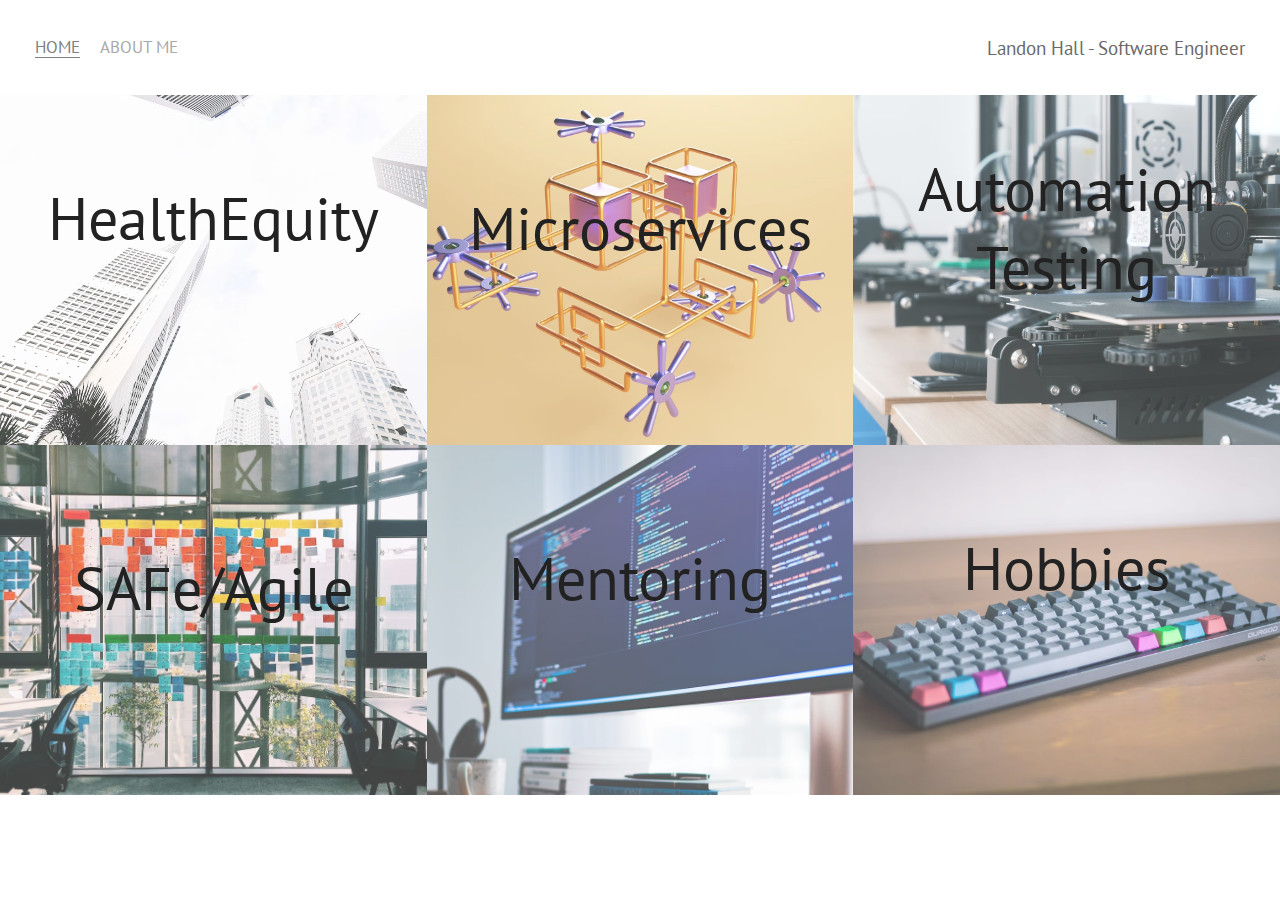
==== index.html @ 4fab3d78 "Basic Framework and original content added to Home" ====
<!DOCTYPE html>
<html>
    <head>
        <meta charset="utf-8" />
        <title>Welcome To My Website!</title>
        <link rel="preconnect" href="https://fonts.googleapis.com">
        <link rel="preconnect" href="https://fonts.gstatic.com" crossorigin>
        <link href="https://fonts.googleapis.com/css2?family=PT+Sans&display=swap" rel="stylesheet">
        <link rel="stylesheet" href="styles.css"/>
    </head>
    <body>
        <div class="container">
            <div class="navbar-wrapper">
                <div class="left-side">
                    <div class="navbar-link-wrapper active-nav-link">
                        <a href="index.html">HOME</a>
                    </div>

                    <div class="navbar-link-wrapper">
                        <a href="about.html">ABOUT ME</a>
                    </div>
                </div>

                <div class="right-side">
                    <div class="brand">
                        <div>Landon Hall - Software Engineer</div>
                    </div>
                </div>
            </div>

            <div class="content-wrapper">
                <div class="portfolio-items-wrapper">

                    <div class="portfolio-item-wrapper">
                        <div class="portfolio-img-background" style="background-image:url(images/HealthEquityBackground.avif)"></div>
                        
                        <div class="img-text-wrapper">
                            <div class="logo-wrapper">
                                <div class="skill-title-text">
                                    HealthEquity
                                </div>
                                <img src="" alt="">
                            </div>

                            <div class="subtitle">
                                Complete rework of domain page functionality to increase substantiation rates and allow tiered user functionality. 
                            </div>

                        </div>

                    </div>

                    <div class="portfolio-item-wrapper">
                        <div class="portfolio-img-background" style="background-image:url(images/MicroserviceBackground.avif)"></div>
                        
                        <div class="img-text-wrapper">
                            <div class="logo-wrapper">
                                <div class="skill-title-text">
                                    Microservices
                                </div>
                                <img src="" alt="">
                            </div>

                            <div class="subtitle">
                                Helped create a microservice for auto renewals of plans including integration with SalesForce.
                            </div>

                        </div>

                    </div>

                    <div class="portfolio-item-wrapper">
                        <div class="portfolio-img-background" style="background-image:url(images/AutomationTestingBackground.avif)"></div>
                        
                        <div class="img-text-wrapper">
                            <div class="logo-wrapper">
                                <div class="skill-title-text">
                                    Automation Testing
                                </div>
                                <img src="" alt="">
                            </div>

                            <div class="subtitle">
                                Built and maintained over 1k automation tests in multiple suites using Azure DevOps.
                            </div>

                        </div>

                    </div>

                    <div class="portfolio-item-wrapper">
                        <div class="portfolio-img-background" style="background-image:url(images/SAFeBackground.avif)"></div>
                        
                        <div class="img-text-wrapper">
                            <div class="logo-wrapper">
                                <div class="skill-title-text">
                                    SAFe/Agile
                                </div>
                                <img src="" alt="">
                            </div>

                            <div class="subtitle">
                                Four years experience working in SAFe/Agile with CI/CD Pipeline. 
                            </div>

                        </div>

                    </div>

                    <div class="portfolio-item-wrapper">
                        <div class="portfolio-img-background" style="background-image:url(images/DevMountainBackground.avif)"></div>
                        
                        <div class="img-text-wrapper">
                            <div class="logo-wrapper">
                                <div class="skill-title-text">
                                    Mentoring
                                </div>
                                <img src="" alt="">
                            </div>

                            <div class="subtitle">
                                Mentored multiple Software Engineers in Test, teaching them C# and OOP Principles.
                            </div>

                        </div>

                    </div>

                    <div class="portfolio-item-wrapper">
                        <div class="portfolio-img-background" style="background-image:url(images/Keyboard.jpg)"></div>
                        
                        <div class="img-text-wrapper">
                            <div class="logo-wrapper">
                                <div class="skill-title-text">
                                    Hobbies
                                </div>
                                <img src="" alt="">
                            </div>

                            <div class="subtitle">
                                Catch me on the weekends hiking, camping, mountain biking, building computers and playing games.
                            </div>

                        </div>

                    </div>

                </div>
            </div>

        </div>
    </body>
    <script>
        const portfolioItems = document.querySelectorAll('.portfolio-item-wrapper');

        portfolioItems.forEach(portfolioItem => {
            portfolioItem.addEventListener('mouseover', () => {
                portfolioItem.childNodes[1].classList.add('img-darken');
            })

            portfolioItem.addEventListener('mouseout', () => {
                portfolioItem.childNodes[1].classList.remove('img-darken');
            })
        })
    </script>

</html>
---- styles.css ----
/* Master styles*/

body{
    margin: 0px;
    font-family: 'PT Sans', sans-serif;
    background-color: rgb(255, 255, 255);
}

.container {
    display: grid;
    grid-template-columns: 1fr;
}

/*Navbar Styles*/
.navbar-wrapper {
    display: flex;
    justify-content: space-between;
    padding: 35px;
    font-size: larger;
    font-weight: 500;
}

.left-side {
    display: flex;
}

.right-side {
    color: dimgrey;
}

.navbar-wrapper > .left-side > div {
    margin-right: 20px;
    font-size: 0.9em;
}

.navbar-link-wrapper {
    height: 22px;
    border-bottom: 1px solid transparent;
    transition: border-bottom 0.5s;
}

.navbar-link-wrapper a {
    color:darkgray;
    text-decoration: none;
    transition: color 0.5s;
}

.navbar-link-wrapper:hover {
    border-bottom: 1px solid darkgrey;
}

.navbar-link-wrapper a:hover {
    color: darkgrey;
}

/*Portfolio Styles*/

.portfolio-items-wrapper {
    display: grid;
    grid-template-columns: 1fr 1fr 1fr;
}

.portfolio-item-wrapper {
    position: relative;
    display: inline-block;
}

.portfolio-img-background {
    background-size: cover;
    background-position: center;
    background-repeat: no-repeat;
    opacity: .75;
    height: 350px;
    width: 100%;
}

.img-text-wrapper {
    position: absolute;
    top: 0; right: 0; bottom: 0; left: 0;
    display: flex;
    flex-direction: column;
    justify-content: center;
    align-items: center;
    height: 100%;
    text-align: center;
    padding-left: 100px;
    padding-right: 100px;
  }

.logo-wrapper img {
    width: 50%;
    margin-bottom: 20px;
}

.skill-title-text {
    font-size: 60px;
    color: rgb(34, 34, 34) ;
}

.img-text-wrapper .subtitle {
    transition: 1s;
    color: transparent;
}

.img-text-wrapper:hover .subtitle {
    color:rgb(255, 255, 255);
}

.img-text-wrapper:hover .skill-title-text {
    transition: 1s;
    color:rgb(255, 255, 255);
}

.img-darken {
    transition: 1s;
    filter: brightness(15%);
}

.active-nav-link {
    border-bottom: 1px solid grey;
}

.active-nav-link a {
    color: grey !important;
}

/*About Styles*/
.two-column-wrapper {
    display: grid;
    grid-template-columns: 1fr 1fr;
}

.profile-image-wrapper img {
    width: 50%;
    position: center;
}

.profile-content-wrapper {
    padding: 30px;
}

.profile-content-wrapper h1{
    color: black;
}
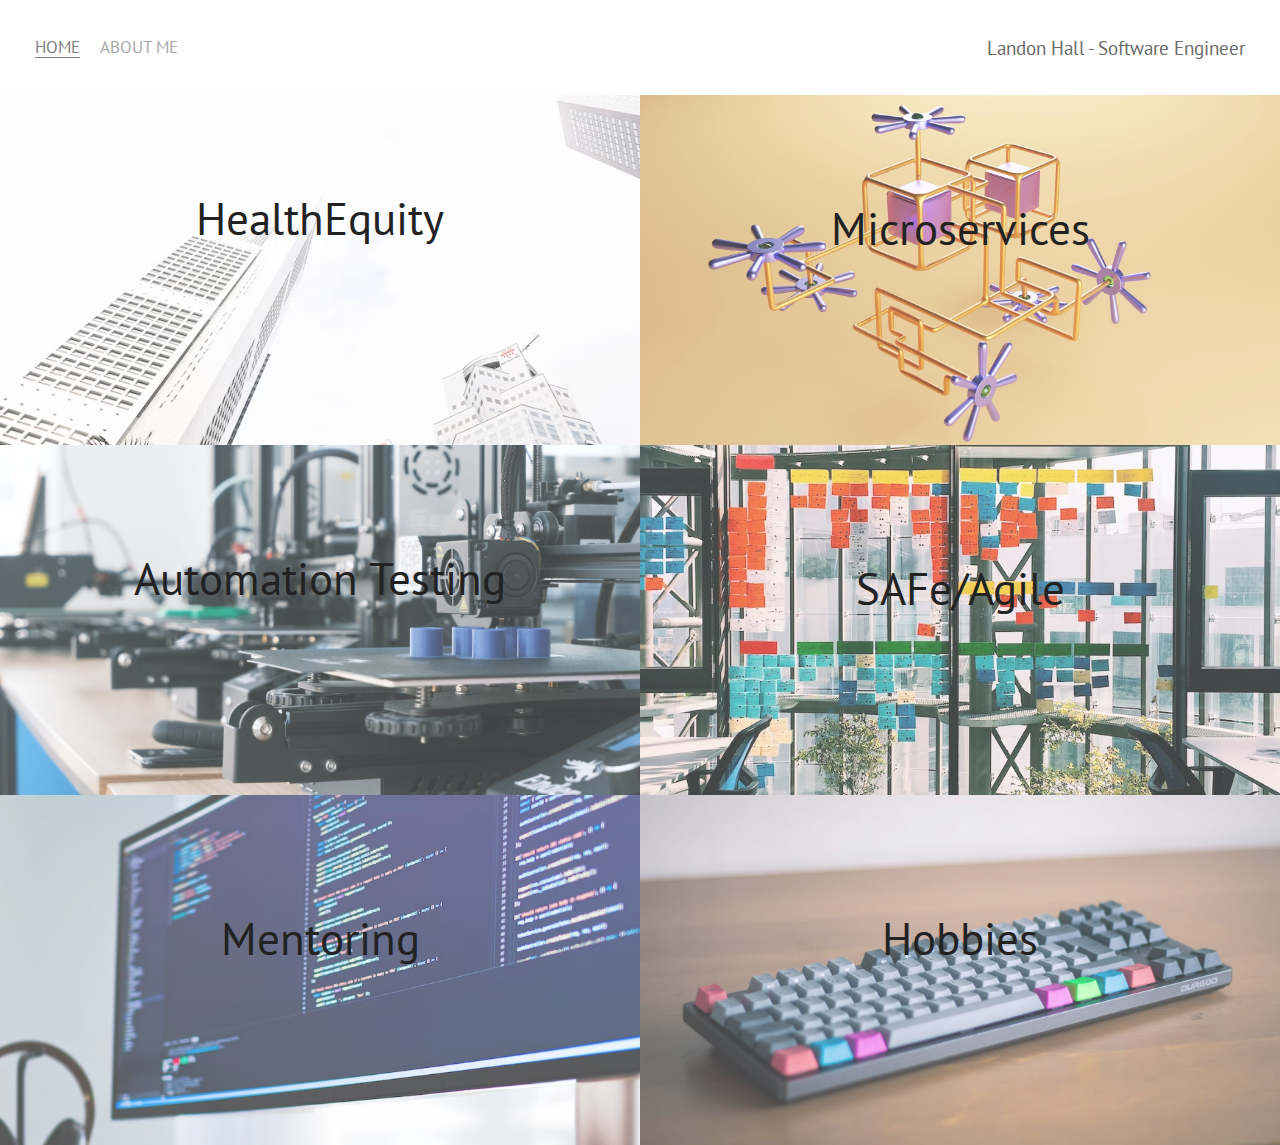
==== commit 7a8223dd: "Updated subtitles and mobile format." ====
--- a/index.html
+++ b/index.html
@@ -2,7 +2,7 @@
 <html>
     <head>
         <meta charset="utf-8" />
-        <title>Welcome To My Website!</title>
+        <title>Welcome To My Portfolio!</title>
         <link rel="preconnect" href="https://fonts.googleapis.com">
         <link rel="preconnect" href="https://fonts.gstatic.com" crossorigin>
         <link href="https://fonts.googleapis.com/css2?family=PT+Sans&display=swap" rel="stylesheet">
@@ -43,7 +43,8 @@
                             </div>
 
                             <div class="subtitle">
-                                Complete rework of domain page functionality to increase substantiation rates and allow tiered user functionality. 
+                                Complete rework of multiple domain page functionality to increase substantiation rates and allow tiered user functionality. 
+                                Completed stories and bugs from initial tech review to final demo to Product Owners.
                             </div>
 
                         </div>
@@ -62,7 +63,7 @@
                             </div>
 
                             <div class="subtitle">
-                                Helped create a microservice for auto renewals of plans including integration with SalesForce.
+                                Helped create a microservice for auto renewal of member plans using multiple scheduled JAMS jobs and integration with SalesForce.
                             </div>
 
                         </div>
@@ -81,7 +82,8 @@
                             </div>
 
                             <div class="subtitle">
-                                Built and maintained over 1k automation tests in multiple suites using Azure DevOps.
+                                Built and maintained over 1k automation tests in multiple suites using Visual Studio and Azure DevOps. Built integration and acceptance
+                                tests for all new features and bug fixes.
                             </div>
 
                         </div>
@@ -100,7 +102,7 @@
                             </div>
 
                             <div class="subtitle">
-                                Four years experience working in SAFe/Agile with CI/CD Pipeline. 
+                                Four years experience working on a scrum team in SAFe/Agile with CI/CD Pipeline. 
                             </div>
 
                         </div>
@@ -119,7 +121,7 @@
                             </div>
 
                             <div class="subtitle">
-                                Mentored multiple Software Engineers in Test, teaching them C# and OOP Principles.
+                                Mentored multiple Software Engineers in Test, teaching them C#, OOP Principles and testing principles.
                             </div>
 
                         </div>
--- a/styles.css
+++ b/styles.css
@@ -57,7 +57,7 @@
 
 .portfolio-items-wrapper {
     display: grid;
-    grid-template-columns: 1fr 1fr 1fr;
+    grid-template-columns: 1fr 1fr;
 }
 
 .portfolio-item-wrapper {
@@ -83,8 +83,8 @@
     align-items: center;
     height: 100%;
     text-align: center;
-    padding-left: 100px;
-    padding-right: 100px;
+    padding-left: 15%;
+    padding-right: 15%;
   }
 
 .logo-wrapper img {
@@ -93,7 +93,7 @@
 }
 
 .skill-title-text {
-    font-size: 60px;
+    font-size: 3.5vw;
     color: rgb(34, 34, 34) ;
 }
 
@@ -127,18 +127,57 @@
 /*About Styles*/
 .two-column-wrapper {
     display: grid;
-    grid-template-columns: 1fr 1fr;
+    grid-template-columns: 1fr 1fr 1fr;
 }
 
 .profile-image-wrapper img {
-    width: 50%;
-    position: center;
+    float:right;
+    max-width: 320px;
+    max-height: 100%;
 }
 
 .profile-content-wrapper {
-    padding: 30px;
+    padding: 10%;
+    padding-left: 5%;
+    padding-top: 1%;
+    padding-right: 0%;
+    max-height: 100%;
 }
 
 .profile-content-wrapper h1{
     color: black;
+    font-weight:lighter;
+    font-size: large;
+    margin-bottom: 5px;
+}
+
+.profile-content-wrapper-contact{
+    color: black;
+    font-weight:lighter;
+    font-size: large;
+    margin-bottom: 5px;
+    margin-top: 10%;
+}
+
+.profile-content-wrapper p{
+    color: dimgrey;
+    font-weight:lighter;
+    font-size: medium;
+    margin-top: 1px;
+}
+
+.profile-content-wrapper p2{
+    color: dimgrey;
+    font-weight:lighter;
+    font-size: medium;
+    margin-top: 1px;
+    margin-bottom: 1px;
+}
+
+.profile-content-wrapper a{
+    color: #0072b1;
+    font-weight:lighter;
+    font-size: medium;
+    margin-top: 1px;
+    text-decoration: underline;
 }